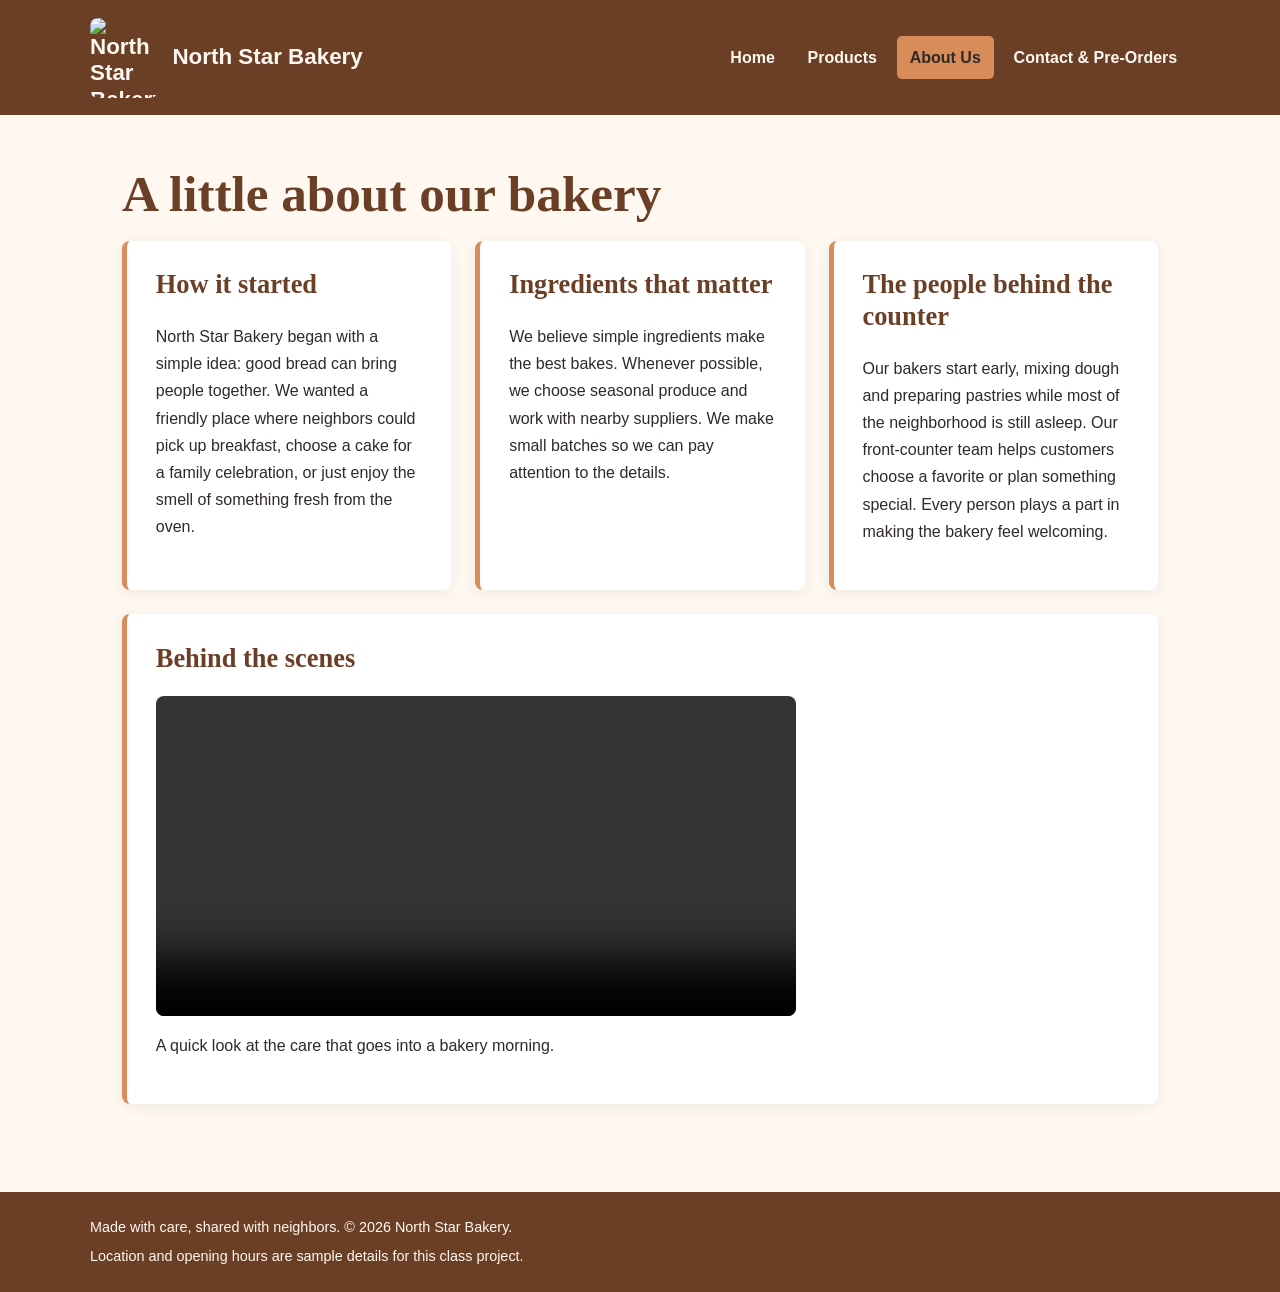
==== about.html @ 47fbe5fc "Add files via upload" ====
<!DOCTYPE html>
<html lang="en">
 <head>
  <meta charset="utf-8"/>
  <meta content="width=device-width, initial-scale=1.0" name="viewport"/>
  <title>
   About Us | North Star Bakery
  </title>
  <link href="styles.css" rel="stylesheet"/>
 </head>
 <body>
  <header>
   <div class="brand">
    <img alt="North Star Bakery logo" src="assets/bakery-logo.png" width="90"/>
    <span>
     North Star Bakery
    </span>
   </div>
   <nav aria-label="Main navigation">
    <a href="index.html">
     Home
    </a>
    <a href="products.html">
     Products
    </a>
    <a aria-current="page" href="about.html">
     About Us
    </a>
    <a href="contact.html">
     Contact &amp; Pre-Orders
    </a>
   </nav>
  </header>
  <main>
   <h1>
    A little about our bakery
   </h1>
   <div class="content-grid">
    <section>
     <h2>
      How it started
     </h2>
     <p>
      North Star Bakery began with a simple idea: good bread can bring people together. We wanted a friendly place where neighbors could pick up breakfast, choose a cake for a family celebration, or just enjoy the smell of something fresh from the oven.
     </p>
    </section>
    <section>
     <h2>
      Ingredients that matter
     </h2>
     <p>
      We believe simple ingredients make the best bakes. Whenever possible, we choose seasonal produce and work with nearby suppliers. We make small batches so we can pay attention to the details.
     </p>
    </section>
    <section>
     <h2>
      The people behind the counter
     </h2>
     <p>
      Our bakers start early, mixing dough and preparing pastries while most of the neighborhood is still asleep. Our front-counter team helps customers choose a favorite or plan something special. Every person plays a part in making the bakery feel welcoming.
     </p>
    </section>
   </div>
   <section>
    <h2>
     Behind the scenes
    </h2>
    <video controls="" preload="metadata" width="640">
     <source src="assets/bakery-behind-scenes.mp4" type="video/mp4"/>
     Your browser does not support video playback. Please contact us to learn more about how we bake.
    </video>
    <p>
     A quick look at the care that goes into a bakery morning.
    </p>
   </section>
  </main>
  <footer>
   <p>
    Made with care, shared with neighbors. © 2026 North Star Bakery.
   </p>
   <p>
    Location and opening hours are sample details for this class project.
   </p>
  </footer>
 </body>
</html>
---- styles.css ----
/* North Star Bakery: shared, mobile-first design */
:root{--cream:#FFF8F0;--brown:#6B3E26;--peach:#D88C5A;--charcoal:#2F2A26}*{box-sizing:border-box}html{scroll-behavior:smooth}body{margin:0;background:var(--cream);color:var(--charcoal);font-family:Arial,Helvetica,sans-serif;line-height:1.7}a{color:var(--brown)}a:hover{text-decoration-thickness:2px}a:focus-visible,button:focus-visible,input:focus-visible,select:focus-visible,textarea:focus-visible{outline:3px solid var(--brown);outline-offset:3px}header,footer{background:var(--brown);color:var(--cream)}header{padding:1.1rem max(1.1rem,calc((100vw - 1100px)/2))}header a,footer a{color:var(--cream)}.brand{display:flex;align-items:center;gap:.9rem;font-size:1.4rem;font-weight:700;line-height:1.2}.brand img{width:68px;height:auto;max-height:80px;object-fit:contain}nav{display:flex;flex-wrap:wrap;gap:.45rem;margin-top:1rem}nav a{padding:.5rem .8rem;border-radius:5px;text-decoration:none;font-weight:700}nav a:hover,nav a[aria-current=page]{background:var(--peach);color:var(--charcoal)}main{max-width:1100px;margin:0 auto;padding:1.5rem 1.1rem 3rem}h1,h2,h3{font-family:Georgia,'Times New Roman',serif;line-height:1.2;color:var(--brown)}h1{font-size:clamp(2rem,5vw,3.2rem);margin:.5rem 0 1rem}h2{font-size:1.65rem;margin-top:0}p{max-width:75ch}main>p:first-of-type{font-size:1.1rem}section{background:#fff;border-left:5px solid var(--peach);border-radius:8px;padding:1.25rem;margin:1.5rem 0;box-shadow:0 3px 14px #2f2a2612}img,video{display:block;max-width:100%;height:auto;border-radius:8px}main>img, picture img{width:100%;max-height:420px;object-fit:cover}picture{display:block}figure{margin:1.3rem 0}figure img{width:100%;max-height:440px;object-fit:cover}figcaption{margin-top:.5rem;font-size:.95rem;font-style:italic;color:var(--brown)}.content-grid{display:flex;flex-direction:column;gap:1rem}.content-grid>section{flex:1;margin:0}.cta{display:inline-block;background:var(--brown);color:var(--cream);padding:.7rem 1.1rem;border-radius:6px;font-weight:bold;text-decoration:none}.cta:hover{background:var(--peach);color:var(--charcoal)}fieldset{border:2px solid var(--peach);border-radius:8px;margin:1.2rem 0;padding:1rem}legend{font-weight:bold;color:var(--brown);padding:0 .4rem}label{display:block;margin-top:.8rem;font-weight:bold}input,select,textarea{display:block;width:100%;max-width:650px;margin-top:.3rem;padding:.75rem;border:1px solid var(--brown);border-radius:5px;font:inherit;background:white;color:var(--charcoal)}button{background:var(--brown);color:white;border:0;padding:.85rem 1.5rem;border-radius:6px;font:inherit;font-weight:bold;cursor:pointer}button:hover{background:var(--peach);color:var(--charcoal)}footer{padding:1.2rem max(1.1rem,calc((100vw - 1100px)/2));font-size:.9rem}footer p{margin:.25rem 0}@media(min-width:760px){header{display:flex;align-items:center;justify-content:space-between;gap:2rem}nav{margin:0;justify-content:flex-end}main{padding:2.5rem 2rem 4rem}.content-grid{flex-direction:row;align-items:stretch;gap:1.5rem}section{padding:1.8rem}fieldset{padding:1.5rem}}@media(prefers-reduced-motion:reduce){html{scroll-behavior:auto}}
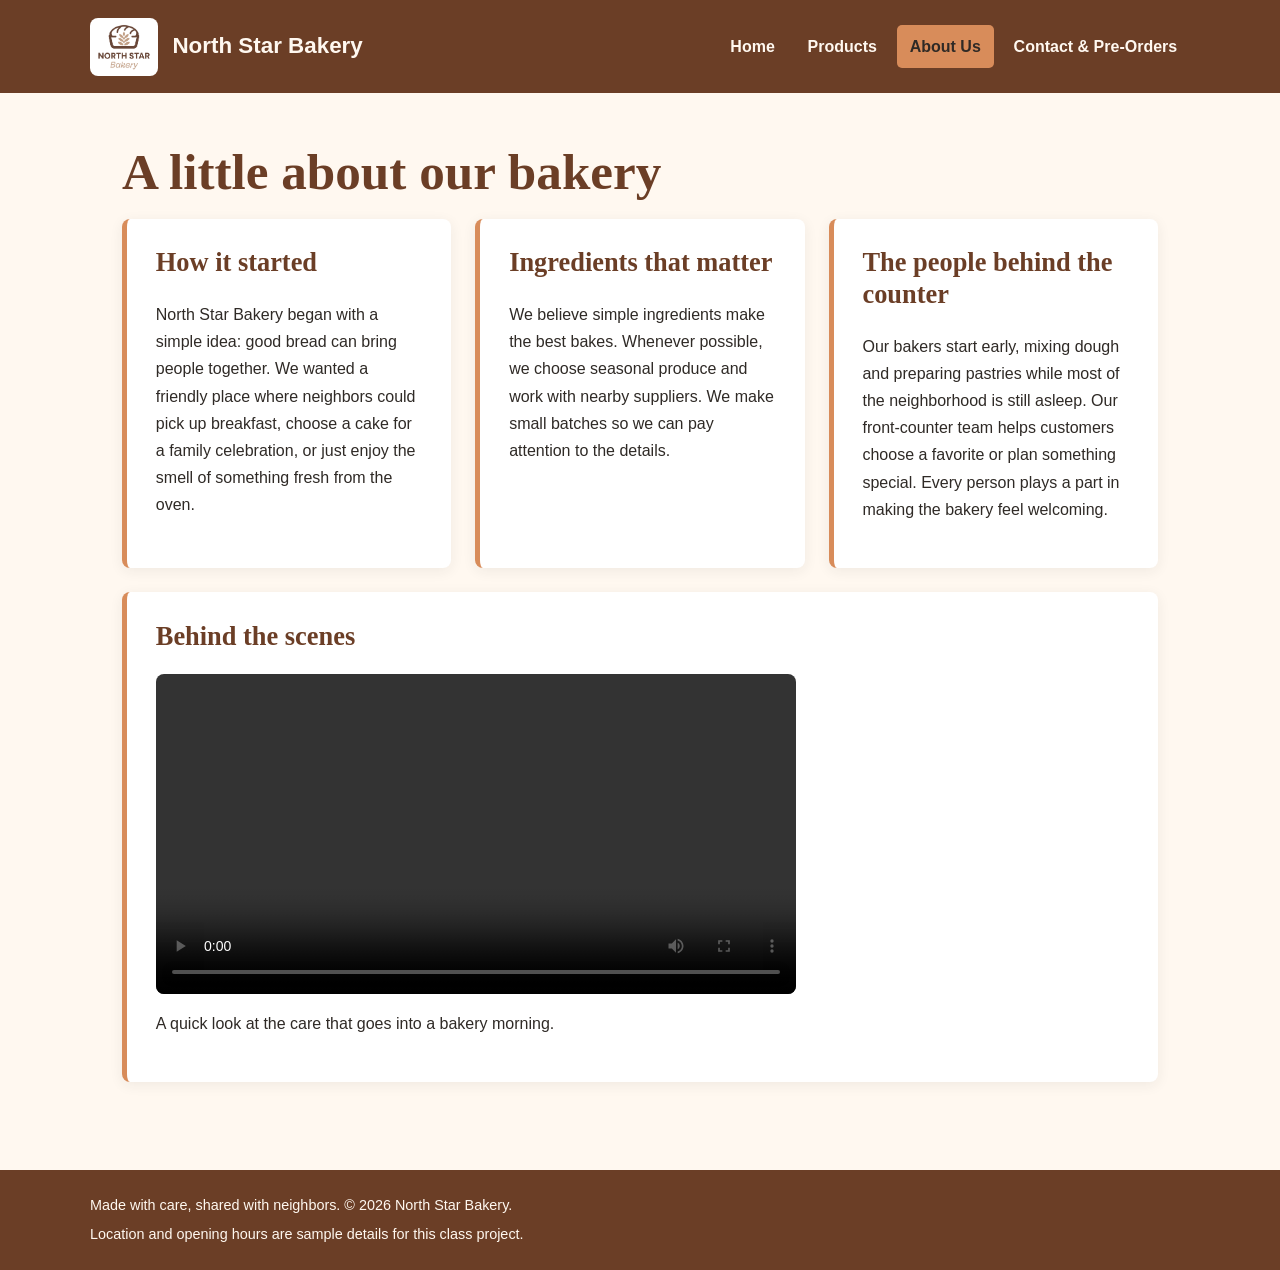
==== commit 3b4021cf: "Update about.html" ====
--- a/about.html
+++ b/about.html
@@ -11,7 +11,7 @@
  <body>
   <header>
    <div class="brand">
-    <img alt="North Star Bakery logo" src="assets/bakery-logo.png" width="90"/>
+    <img alt="North Star Bakery logo" src="assets/bakery-logo_c.png" width="90"/>
     <span>
      North Star Bakery
     </span>
@@ -66,7 +66,7 @@
      Behind the scenes
     </h2>
     <video controls="" preload="metadata" width="640">
-     <source src="assets/bakery-behind-scenes.mp4" type="video/mp4"/>
+     <source src="assets/bakery-behind-scenes_.mp4" type="video/mp4"/>
      Your browser does not support video playback. Please contact us to learn more about how we bake.
     </video>
     <p>
--- a/styles.css
+++ b/styles.css
@@ -1,2 +1,5 @@
 /* North Star Bakery: shared, mobile-first design */
 :root{--cream:#FFF8F0;--brown:#6B3E26;--peach:#D88C5A;--charcoal:#2F2A26}*{box-sizing:border-box}html{scroll-behavior:smooth}body{margin:0;background:var(--cream);color:var(--charcoal);font-family:Arial,Helvetica,sans-serif;line-height:1.7}a{color:var(--brown)}a:hover{text-decoration-thickness:2px}a:focus-visible,button:focus-visible,input:focus-visible,select:focus-visible,textarea:focus-visible{outline:3px solid var(--brown);outline-offset:3px}header,footer{background:var(--brown);color:var(--cream)}header{padding:1.1rem max(1.1rem,calc((100vw - 1100px)/2))}header a,footer a{color:var(--cream)}.brand{display:flex;align-items:center;gap:.9rem;font-size:1.4rem;font-weight:700;line-height:1.2}.brand img{width:68px;height:auto;max-height:80px;object-fit:contain}nav{display:flex;flex-wrap:wrap;gap:.45rem;margin-top:1rem}nav a{padding:.5rem .8rem;border-radius:5px;text-decoration:none;font-weight:700}nav a:hover,nav a[aria-current=page]{background:var(--peach);color:var(--charcoal)}main{max-width:1100px;margin:0 auto;padding:1.5rem 1.1rem 3rem}h1,h2,h3{font-family:Georgia,'Times New Roman',serif;line-height:1.2;color:var(--brown)}h1{font-size:clamp(2rem,5vw,3.2rem);margin:.5rem 0 1rem}h2{font-size:1.65rem;margin-top:0}p{max-width:75ch}main>p:first-of-type{font-size:1.1rem}section{background:#fff;border-left:5px solid var(--peach);border-radius:8px;padding:1.25rem;margin:1.5rem 0;box-shadow:0 3px 14px #2f2a2612}img,video{display:block;max-width:100%;height:auto;border-radius:8px}main>img, picture img{width:100%;max-height:420px;object-fit:cover}picture{display:block}figure{margin:1.3rem 0}figure img{width:100%;max-height:440px;object-fit:cover}figcaption{margin-top:.5rem;font-size:.95rem;font-style:italic;color:var(--brown)}.content-grid{display:flex;flex-direction:column;gap:1rem}.content-grid>section{flex:1;margin:0}.cta{display:inline-block;background:var(--brown);color:var(--cream);padding:.7rem 1.1rem;border-radius:6px;font-weight:bold;text-decoration:none}.cta:hover{background:var(--peach);color:var(--charcoal)}fieldset{border:2px solid var(--peach);border-radius:8px;margin:1.2rem 0;padding:1rem}legend{font-weight:bold;color:var(--brown);padding:0 .4rem}label{display:block;margin-top:.8rem;font-weight:bold}input,select,textarea{display:block;width:100%;max-width:650px;margin-top:.3rem;padding:.75rem;border:1px solid var(--brown);border-radius:5px;font:inherit;background:white;color:var(--charcoal)}button{background:var(--brown);color:white;border:0;padding:.85rem 1.5rem;border-radius:6px;font:inherit;font-weight:bold;cursor:pointer}button:hover{background:var(--peach);color:var(--charcoal)}footer{padding:1.2rem max(1.1rem,calc((100vw - 1100px)/2));font-size:.9rem}footer p{margin:.25rem 0}@media(min-width:760px){header{display:flex;align-items:center;justify-content:space-between;gap:2rem}nav{margin:0;justify-content:flex-end}main{padding:2.5rem 2rem 4rem}.content-grid{flex-direction:row;align-items:stretch;gap:1.5rem}section{padding:1.8rem}fieldset{padding:1.5rem}}@media(prefers-reduced-motion:reduce){html{scroll-behavior:auto}}
+
+/* Touchstone 4: interactive favorites and inline form feedback */
+.favorites-panel{background:#fff8f0;border:2px solid #d88c5a;border-radius:12px;padding:1.25rem;margin:1.5rem 0}.favorite-actions{display:flex;flex-wrap:wrap;gap:.65rem}.favorite-actions button,.quiet-button{cursor:pointer;padding:.7rem 1rem;border-radius:8px;border:1px solid #6b3e26;background:#6b3e26;color:white}.favorite-actions button[aria-pressed="true"]{background:#fff8f0;color:#6b3e26}.quiet-button{background:transparent;color:#6b3e26;margin-top:.5rem}#favorite-list{padding-left:1.5rem}.field-error{display:block;color:#9c2424;font-size:.9rem;font-weight:700;min-height:1.1rem;margin:.2rem 0 .7rem}input[aria-invalid="true"],select[aria-invalid="true"],textarea[aria-invalid="true"]{border:2px solid #9c2424}#form-status{font-weight:700}button:focus-visible,a:focus-visible,input:focus-visible{outline:3px solid #d88c5a;outline-offset:3px}
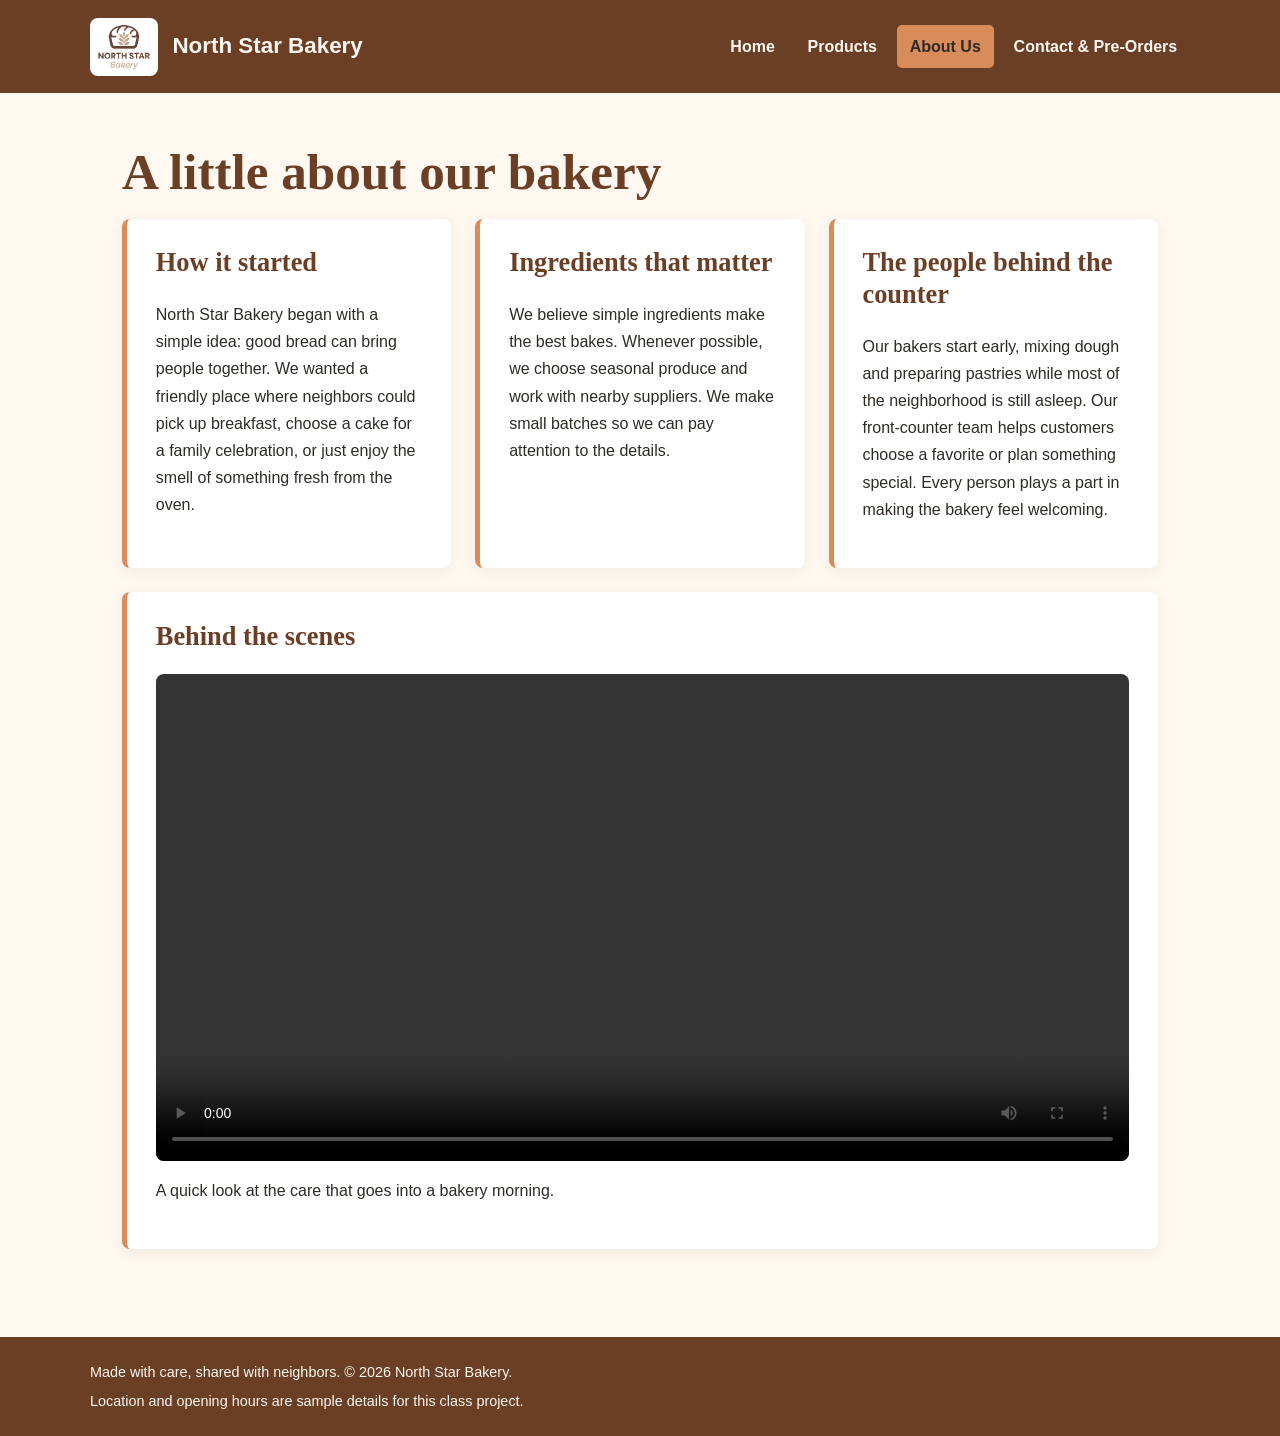
==== commit b8a17012: "Update about.html" ====
--- a/about.html
+++ b/about.html
@@ -65,10 +65,10 @@
     <h2>
      Behind the scenes
     </h2>
-    <video controls="" preload="metadata" width="640">
-     <source src="assets/bakery-behind-scenes_.mp4" type="video/mp4"/>
-     Your browser does not support video playback. Please contact us to learn more about how we bake.
-    </video>
+    <video controls width="100%">
+  <source src="assets/bakery-behind-scenes_c.mp4" type="video/mp4">
+  Your browser does not support video playback.
+</video>
     <p>
      A quick look at the care that goes into a bakery morning.
     </p>
